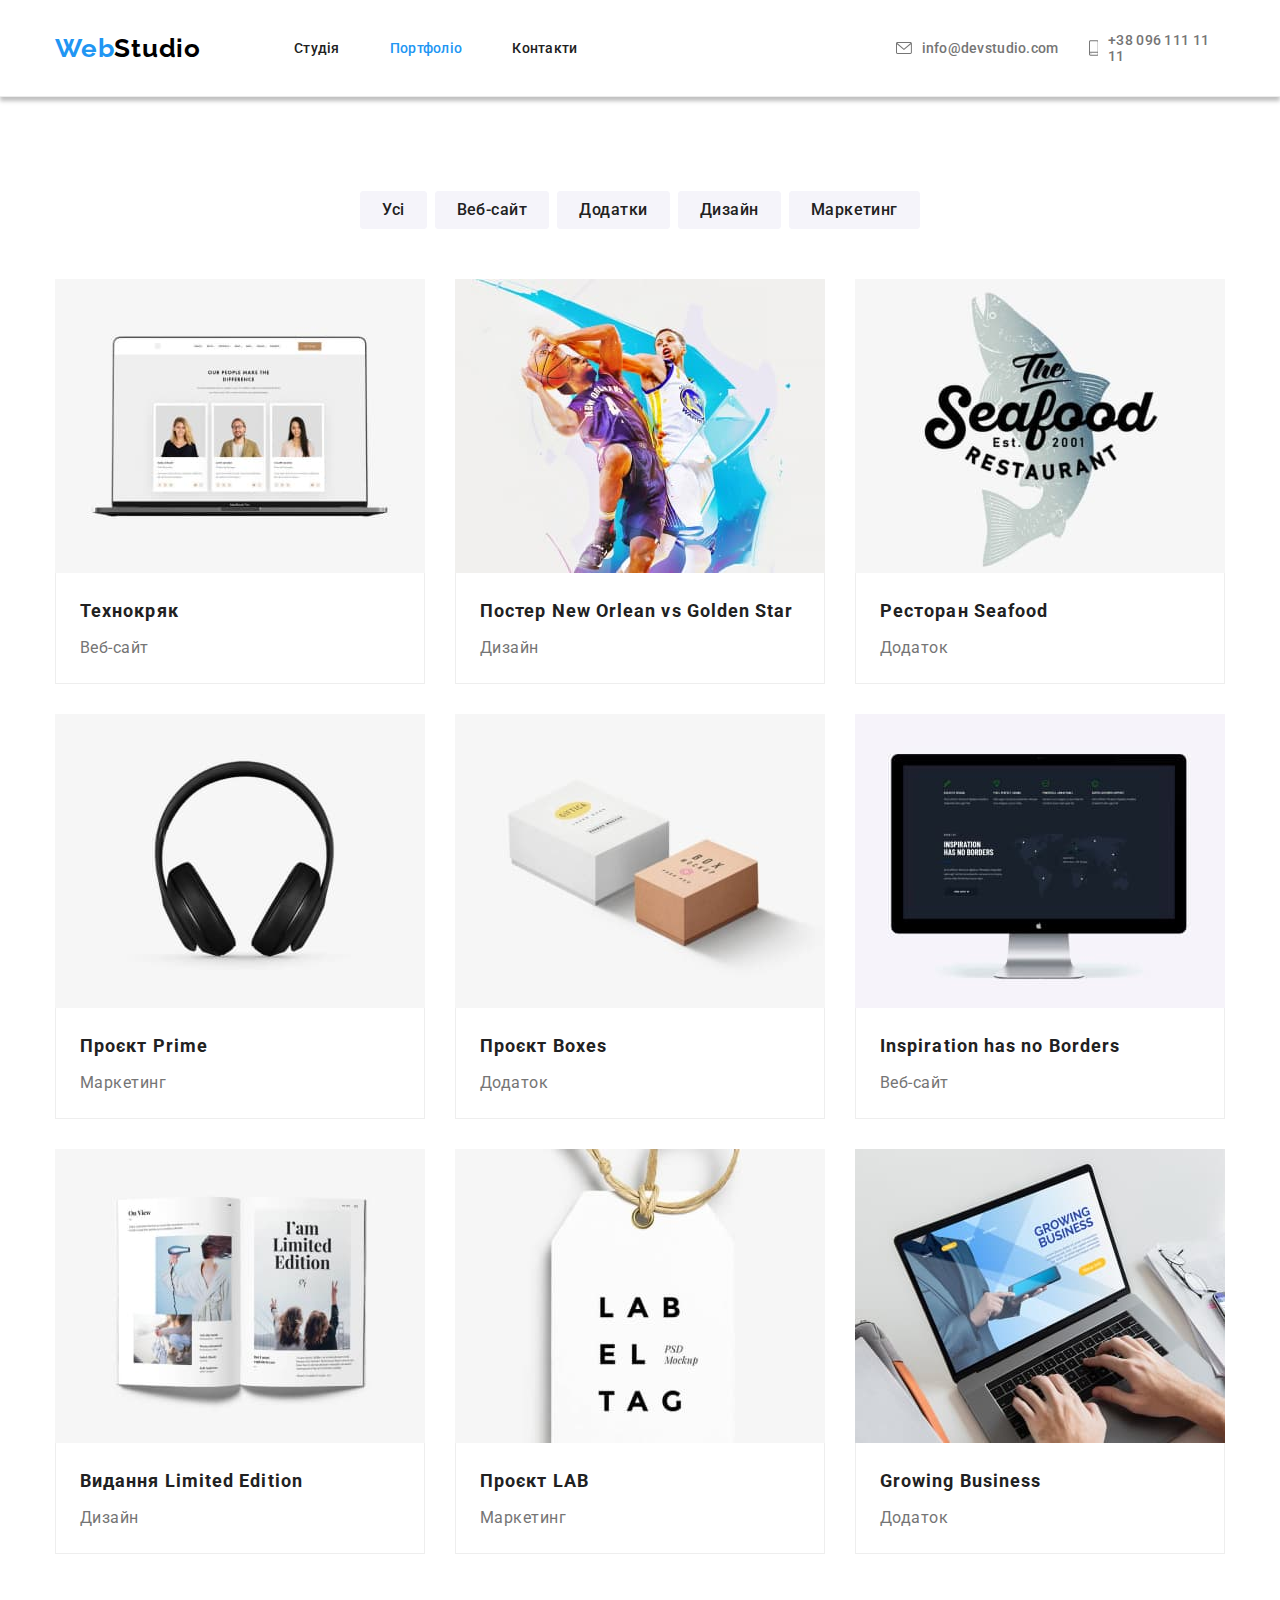
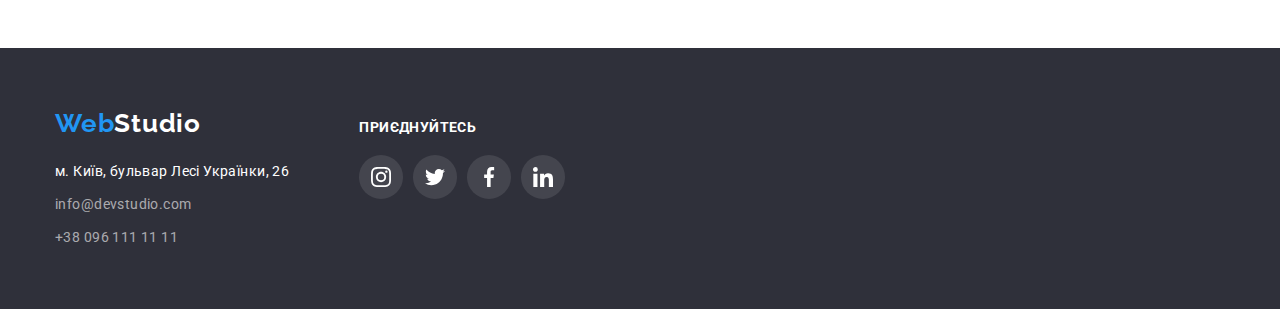
==== portfolio.html @ 48670b7c "Initial commit" ====
<!DOCTYPE html>
<html lang="en">
<head>
    <meta charset="UTF-8">
    <meta http-equiv="X-UA-Compatible" content="IE=edge">
    <meta name="viewport" content="width=device-width, initial-scale=1.0">
    <link rel="preconnect" href="https://fonts.googleapis.com">
    <link rel="preconnect" href="https://fonts.gstatic.com" crossorigin>
    <title>Portfolio</title>
    <link rel="preconnect" href="https://fonts.googleapis.com">
    <link rel="preconnect" href="https://fonts.gstatic.com" crossorigin>
    <link href="https://fonts.googleapis.com/css2?family=Raleway:wght@700&family=Roboto:wght@400;500;700;900&display=swap" rel="stylesheet">
   
    <link rel="stylesheet" href="./css/modern-normalize.css">
    <link rel="stylesheet" href="./css/styles.css">
</head>
<body class="page">
    <header class=" header">
        <div class="container header-container">
            <nav class="main-nav">
                <a class="header-logo link" href="#">Web<span class="header-logo-text">Studio</span></a>
                <ul class="header-list list">
                    <li class="header-list-item">
                        <a class="header-link link" href="index.html">Студія</a>
                    </li>
                    <li class="header-list-item">
                        <a class="header-link link active" href="./portfolio.html">Портфоліо</a>
                    </li>
                    <li class="header-list-item">
                        <a class="header-link link" href="">Контакти</a>
                    </li>
                </ul>
            </nav>
            <ul class="contacts-list list">
                <li>
                    <a class="contacts-link link" href="mailto:info@devstudio.com">
                        <svg class="contacts-list-icon" width="16" height="12">
                            <use href="./images/icons.svg#envelope-hover"> </use>
                        </svg>
                        info@devstudio.com
                    </a>
                </li>
                <li>
                    <a class="contacts-link link" href="tel:+380961111111">
                        <svg class="contacts-list-icon" width="10" height="16">
                            <use href="./images/icons.svg#smartphone"></use>
                        </svg>
                        +38 096 111 11 11
                    </a>                
                </li>
            </ul>
        </div>
    </header>
   <main>
    <section class="section">
        <div class="container">
            <h1 class="visually-hidden">Наші переваги</h1>

            <ul class="portf-buttons-list list">
                <li class="portf-button-item">
                    <button class="portf-button-text" type="button">Усі</button>
                </li>
                <li class="portf-button-item">
                    <button class="portf-button-text" type="button">Веб-сайт</button>
                </li>
                <li class="portf-button-item">
                    <button class="portf-button-text" type="button">Додатки</button>
                </li>
                <li class="portf-button-item">
                    <button class="portf-button-text" type="button">Дизайн</button>
                </li>
                <li class="portf-button-item">
                    <button class="portf-button-text" type="button">Маркетинг</button>
                </li>
            </ul>

            <ul class="main-list list">
                <li class="main-list-item">
                    <a class="main-link link" href="">
                        <img src="images/portfolio/img.jpg" alt="відкритий сайт на ноутбуці" width="370">
                        <div class="main-list-info">
                            <h2 class="main-list-title">Технокряк</h2>
                            <p class="main-text">Веб-сайт</p>
                        </div>
                    </a>
                </li>
                <li class="main-list-item">
                    <a class="main-link link" href="">
                        <img src="images/portfolio/img-1.jpg" alt="баскетболісти" width="370">
                        <div class="main-list-info">
                            <h2 class="main-list-title">Постер New Orlean vs Golden Star</h2>
                            <p class="main-text">Дизайн</p>
                        </div>
                    </a>
                </li>
                <li class="main-list-item">
                    <a class="main-link link" href="">
                        <img src="images/portfolio/img-2.jpg" alt="лого рибного ресторану" width="370">
                        <div class="main-list-info">
                            <h2 class="main-list-title">Ресторан Seafood</h2>
                            <p class="main-text">Додаток</p>
                        </div>
                    </a>
                </li>
                <li class="main-list-item">
                    <a class="main-link link" href="">
                        <img src="images/portfolio/img-3.jpg" alt="навушники" width="370">
                        <div class="main-list-info">
                            <h2 class="main-list-title">Проєкт Prime</h2>
                            <p class="main-text">Маркетинг</p>
                        </div>
                    </a>
                </li>
                <li class="main-list-item">
                    <a class="main-link link" href="">
                        <img src="images/portfolio/img-4.jpg" alt="коробки" width="370">
                        <div class="main-list-info">
                            <h2 class="main-list-title">Проєкт Boxes</h2>
                            <p class="main-text">Додаток</p>
                        </div>
                    </a>
                </li>
                <li class="main-list-item">
                    <a class="main-link link" href="">
                        <img src="images/portfolio/img-5.jpg" alt="відкритий сайт на моніторі" width="370">
                        <div class="main-list-info">
                            <h2 class="main-list-title">Inspiration has no Borders</h2>
                            <p class="main-text">Веб-сайт</p>
                        </div>
                    </a>
                </li>
                <li class="main-list-item">
                    <a class="main-link link" href="">
                        <img src="images/portfolio/img-6.jpg" alt="відкритий журнал" width="370">
                        <div class="main-list-info">
                            <h2 class="main-list-title">Видання Limited Edition</h2>
                            <p class="main-text">Дизайн</p>
                        </div>
                    </a>
                </li>
                <li class="main-list-item">
                    <a class="main-link link" href="">
                        <img src="images/portfolio/img-7.jpg" alt="лейбл" width="370">
                        <div class="main-list-info">
                            <h2 class="main-list-title">Проєкт LAB</h2>
                            <p class="main-text">Маркетинг</p>
                        </div>
                    </a>
                </li>
                <li class="main-list-item">
                    <a class="main-link link" href="">
                        <img src="images/portfolio/img-8.jpg" alt="додаток для бізнесу" width="370">
                        <div class="main-list-info">
                            <h2 class="main-list-title">Growing Business</h2>
                            <p class="main-text">Додаток</p>
                        </div>
                    </a>
                </li>
            </ul>
        </div>
    </section>
   </main>

   <footer class="footer">
    <div class="footer-container container">
        <div class="footer-info">
            <a class="footer-logo link" href="#">Web<span class="footer-logo-text">Studio</span></a>
            <address class="footer-address">
                <ul class="footer-address-lis list">
                    <li class="footer-address-item"><a class="link" href="https://goo.gl/maps/7g64sPSE6rP9VSUu8" target="_blank" rel="noopener noreferrer">м. Київ, бульвар Лесі Українки, 26</a></li>
                    <li class="footer-contacts-item"><a class="link" href="mailto:info@devstudio.com">info@devstudio.com</a></li>
                    <li class="footer-contacts-item"><a class="link" href="tel:+380961111111">+38 096 111 11 11</a></li>
                </ul>
            </address>
        </div>
        <div class="join">
            <h2 class="footer-join-title">ПРИЄДНУЙТЕСЬ</h2>
            <ul class="footer-join-social list">
                <li class="footer-list-item">
                    <a class="footer-list-link" 
                    href="https://www.instagram.com"
                    target="_blank"
                    rel="noopener noreferrer"
                    aria-label="Instagram"
                    >
                        <svg class="footer-icon" width="20" height="20">
                            <use href="./images/icons.svg#instagram"></use>
                        </svg>
                    </a>
                </li>
                <li class="footer-list-item">
                    <a class="footer-list-link" 
                    href="https://twitter.com/"
                    target="_blank"
                    rel="noopener noreferrer"
                    aria-label="Instagram"
                    >
                        <svg class="footer-icon" width="20" height="20">
                            <use href="./images/icons.svg#twitter"></use>
                        </svg>
                    </a>
                </li>
                <li class="footer-list-item">
                    <a class="footer-list-link" 
                    href="https://www.facebook.com/"
                    target="_blank"
                    rel="noopener noreferrer"
                    aria-label="Instagram"
                    >
                        <svg class="footer-icon" width="20" height="20">
                            <use href="./images/icons.svg#facebook"></use>
                        </svg>
                    </a>
                </li>
                <li class="footer-list-item">
                    <a class="footer-list-link" 
                    href="https://www.linkedin.com/"
                    target="_blank"
                    rel="noopener noreferrer"
                    aria-label="Instagram"
                    >
                        <svg class="footer-icon" width="20" height="20">
                            <use href="./images/icons.svg#linkedin"></use>
                        </svg>
                    </a>
                </li>
            </ul>
        </div>
    </div>
</footer>
</body>
</html>
---- css/styles.css ----
:root {
    /*Fonts*/
    --main-font: "Roboto", sans-serif;
    --secondary-font: "Raleway", sans-serif;


   /* Text colors */
    --main-txt-cl: #212121;
    --light-txt-cl: #FFFFFF;
    
    /*Background colors*/
    --basic-blue: #2196F3;
    --contacts-cl:  #757575;
    --secondary-cl: #2F303A;
    --icon-social-cl:#AFB1B8;

    /*Others*/
}

.page {
    font-family: var(--main-font);
    font-size: 14px;
    color: var(--main-txt-cl);
    letter-spacing: 0.03em;

}
.link {
    text-decoration: none;
    color: currentColor;
}
.list {
    list-style: none;
}


.container {
    width: 1200px;
    padding-left: 15px;
    padding-right: 15px;
    margin: 0 auto;
}
.section {
    padding-top: 94px;
    padding-bottom: 94px;
}

img {
    display: block;
    max-width: 100%;
    height: auto;
}
h1,
h2,
h3,
h4,
h5,
h6,
p,
ul {
  margin: 0;
  padding: 0;
}

.visually-hidden {
    position: absolute;
    width: 1px;
    height: 1px;
    margin: -1px;
    border: 0;
    padding: 0;
    white-space: nowrap;
    clip-path: inset(100%);
    clip: rect(0 0 0 0);
    overflow: hidden;
  }

/*header*/
.header{
    box-shadow: 0px 4px 4px rgba(0, 0, 0, 0.25);
    border-bottom: 1px solid #ececec;
}
.header-container,
.main-nav {
  display: flex; 
  align-items: center; 
}
.header-logo {
    margin-right: 93px;
}
.main-nav {
    margin-right: 318px;
}
.header-list {
    display: flex;
    align-items: center;
    gap: 50px;
}

.contacts-list {
    display: flex;
    align-items: center;
    gap: 30px;
}
.contacts-list-icon {
margin-right: 10px;
}


.header-link,
.contacts-link {
    display: flex;
    align-items: center;
    padding-top: 32px;
    padding-bottom: 32px;
    font-weight: 500;
    font-size: 14px;
    line-height:calc(16/14);
    letter-spacing: 0.02em;
}

.header-link.active {
color: var(--basic-blue);
}

.header .link:hover, 
.header .link:focus {
    color:var(--basic-blue);
}
.contacts-link {
    color: var(--contacts-cl);
}
    
.contacts-list-icon {
    fill: currentColor;
}

.header-logo,
.footer-logo {
    font-family:var(--secondary-font);
    color: var(--basic-blue);
    text-decoration: none;
    font-weight: 700;
    font-size: 26px;
    line-height: 1.19;
    letter-spacing: 0.03em;
}
.header-logo-text {
    color: #000000;
}
.footer-logo-text {
    color: var(--light-txt-cl);
}


/*main*/
.main {
    padding: 200px 0;
    background-color: var(--secondary-cl);
    text-align: center;
    max-width: 1600px;
    height: 600px;
    background-image: linear-gradient(to right, rgba(47, 48, 58, 0.4), rgba(47, 48, 58, 0.4)),
    url(../images/main-hero.jpg);
    background-size: cover;
    background-position: center;
    background-repeat: no-repeat;
    margin-left: auto;
    margin-right: auto;
 }

.main-title{
    font-weight: 900;
    font-size: 44px;
    line-height: calc(60/44);
    text-align: center;
    letter-spacing: 0.06em;
    text-transform: uppercase;
    color: var(--light-txt-cl);

    margin: 0 0 30px 0;
}

.button {
    font-family: inherit;
    font-weight: 700;
    font-size: 16px;
    line-height:calc(30/16);
    padding: 10px 32px 10px 32px;
    align-items: center;
    text-align: center;
    letter-spacing: 0.06em;
    color: var(--light-txt-cl);
    background-color: var(--basic-blue);
    border-radius: 4px;
    cursor: pointer;
    border: none;
}
.advantage-icon-fon {
    display: flex;
    width: 270px;
    height: 120px;
    align-items: center;
    justify-content: center;
    margin-bottom: 30px;
    background: #F5F4FA;
    border-radius: 4px;
}

.advantage-list {
    display: flex;
    gap: 30px;
}
.advantage-title {
    font-weight: 700;
    font-size: 14px;
    line-height:calc(16/14);
    letter-spacing: 0.03em;
    text-transform: uppercase;
    color: var(--main-txt-cl);

    margin-bottom: 10px;
}
.advantage-text {
    font-size: 14px;
    line-height: calc(24/14);
    letter-spacing: 0.03em;
    color: var(--contacts-cl);
    
}

/* Team */

.section-gallery{
    padding-top: 0;
}

.gallery-title,
.team,
.customers-title{
    font-weight: 700;
    font-size: 36px;
    line-height: 42px;
    text-align: center;
    letter-spacing: 0.03em;

    margin-bottom: 50px;
}
.section-team {
    background-color: #F5F4FA;
}

.gallery-list,
.team-list {
    display: flex;
    gap: 30px;
}
.team-item {
    box-shadow: 0px 4px 4px rgba(0, 0, 0, 0.25);
    border-radius: 0px 0px 4px 4px;
}
.team-info {
    background-color: var(--light-txt-cl);
    padding: 30px 0;
}

.team-title {
    font-weight: 500;
    font-size: 16px;
    line-height: calc(19/16);
    text-align: center;
    letter-spacing: 0.03em;
    margin-bottom: 10px;
}
.team-text {
    font-size: 16px;
    line-height: calc(19/16);
    text-align: center;
    letter-spacing: 0.03em;
    color: var(--contacts-cl); 
    margin-bottom: 16px;
}
/* regular customers */
.customers-list {
    display: flex;
    justify-content: center;
    gap: 30px;
}
.customers-link {
    display: flex;
    align-items: center;
    justify-content: center;
    width: 170px;
    height: 92px;
    border: 1px solid var(--icon-social-cl);
    border-radius: 4px;
    color: var(--icon-social-cl);
    cursor: pointer;
}
.customers-link:hover,
.customers-link:focus {
    color: var(--basic-blue);
    border-color: var(--basic-blue);
}
.customers-icon {
    fill: currentColor;
}
/*Social*/
.team-social-list {
    display: flex;
    justify-content: center;
    gap: 10px;
}
.team-list-link {
    display: flex;
    align-items: center;
    justify-content: center;
    width: 44px;
    height: 44px;
    border-radius: 50%;
    color: var(--icon-social-cl);
    cursor: pointer;
}
.team-list-link:hover,
.team-list-link:focus {
    color: var(--light-txt-cl);
    background-color: var(--basic-blue);
}
.social-icon {
    fill: currentColor;
}


/*footer*/
.footer-container {
    display: flex;
    align-items: baseline;
}
.footer-info{
    margin-right: 70px;
}
.footer-logo {
    display: block;
    margin-bottom: 20px;
}
.footer-address-item,
.footer-contacts-item {
    font-size: 14px;
    line-height: calc(24/14);
    letter-spacing: 0.03em;
    color: rgba(255, 255, 255, 0.6);
}
.footer-contacts-item:not(:last-child) {
    margin-bottom: 9px;
}
.footer-address {
    font-style: normal;
}

.footer-address-item {
    color: var(--light-txt-cl);
    margin-bottom: 9px;
}

.footer {
    background-color: var(--secondary-cl);
    padding-top: 60px;
    padding-bottom: 60px;
}


.footer-join-title {
    font-weight: 700;
    font-size: 14px;
    line-height: calc(16/14);
    letter-spacing: 0.03em;
    display: flex;
    color: var(--light-txt-cl);
    margin-bottom: 20px;
}
.footer-join-social {
    display: flex;
    align-items: center;
    gap: 10px;
}
.footer-list-link {
    display: flex;
    align-items: center;
    justify-content: center;
    width: 44px;
    height: 44px;
    border-radius: 50%;
    color: var(--light-txt-cl);
    background-color: rgba(255, 255, 255, 0.1);
}
.footer-list-link:hover,
.footer-list-link:focus {
    color: var(--light-txt-cl);
    background-color: var(--basic-blue);
}
.footer-icon {
    fill: currentColor;
}

/*Portfolio*/

.portf-buttons-list{
    display: flex;
    justify-content: center;
    margin-bottom: 50px;
}
.portf-button-item {
    background: #F5F4FA;
    border-radius: 4px;
    
}

.portf-button-item:not(:last-child) {
    margin-right: 8px;
}
.portf-button-text:hover,
.portf-button-text:focus{
    box-shadow: 0px 4px 4px rgba(0, 0, 0, 0.25);
}
.portf-button-text {
    font-weight: 500;
    font-size: 16px;
    line-height: 26px;
    text-align: center;
    letter-spacing: 0.03em;
    color: var(--main-txt-cl);
    background-color: #F5F4FA;
    border-radius: 4px;
    padding: 6px 22px;
    border: none;
}
.portf-button-text:hover{
    background-color: var(--basic-blue);
    color: var(--light-txt-cl);
    cursor: pointer;
}
.portf-button-text:focus{
    background-color: var(--basic-blue);
    color: var(--light-txt-cl);
}

.main-list { 
    display: flex;
    flex-wrap: wrap;
    gap: 30px;
 
}
.main-link {
    display: block;
}
.main-link:hover,
.main-link:focus {
    box-shadow: 0px 4px 4px rgba(0, 0, 0, 0.25);
}

.main-list-info {
    padding: 20px 24px;
    border-right: 1px solid #eeeeee;
    border-bottom: 1px solid #eeeeee;
    border-left: 1px solid #eeeeee;
}
.main-list-title {
    font-weight: 700;
    font-size: 18px;
    line-height: calc(36/18);
    letter-spacing: 0.06em;
    margin-bottom: 4px;
   
}
.main-text {
    font-size: 16px;
    line-height: calc(30/16);
    letter-spacing: 0.03em;
    color: var(--contacts-cl);
}
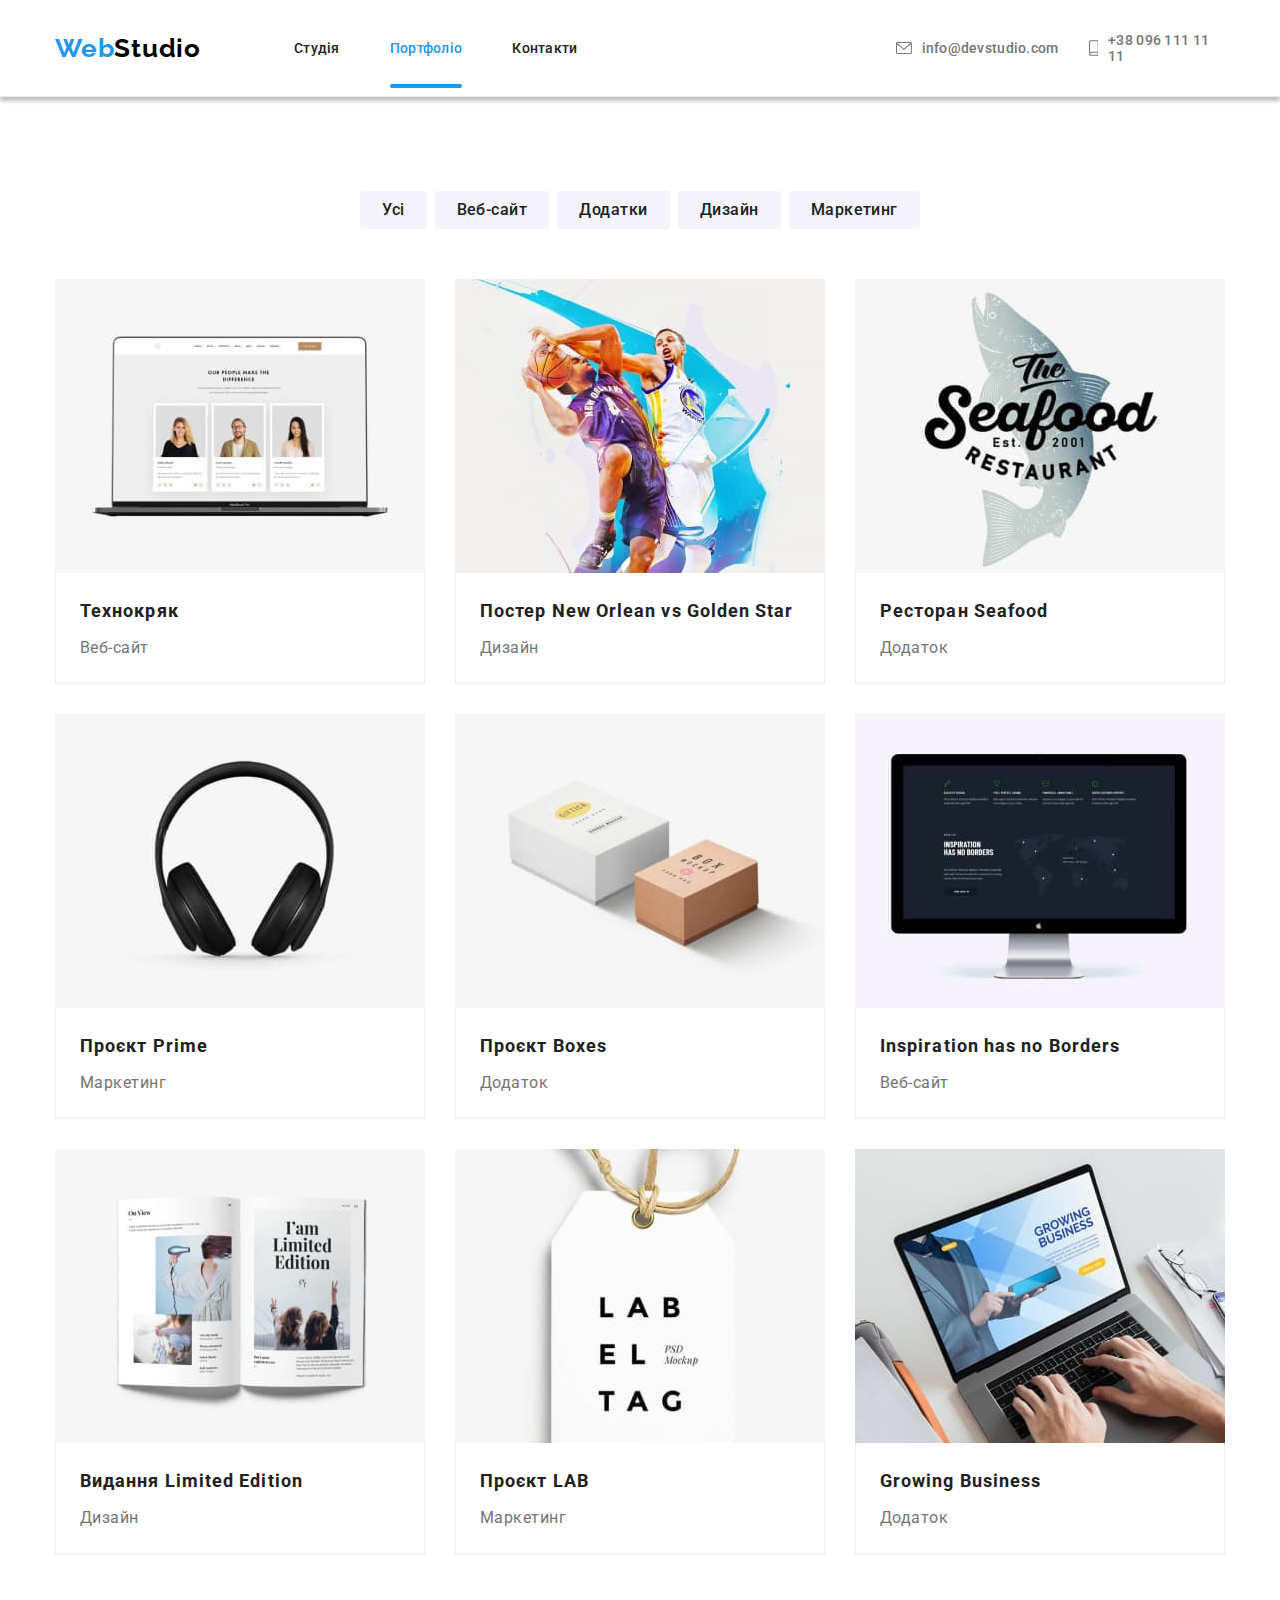
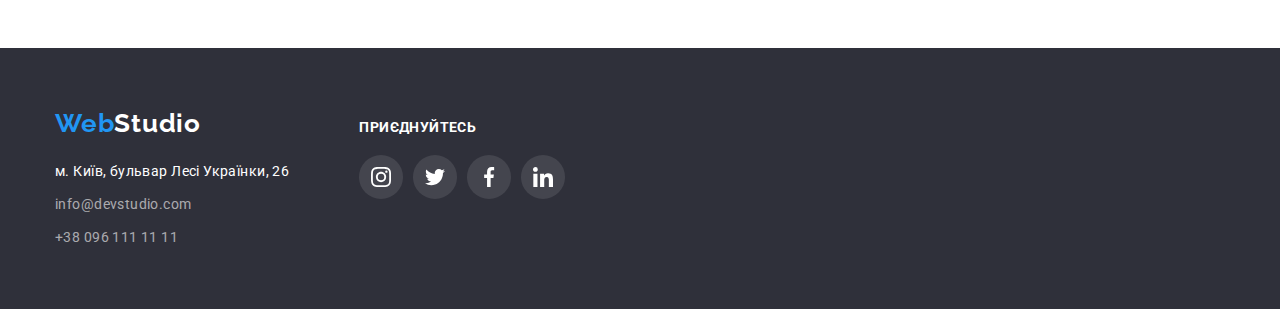
==== commit 3d91e297: "16.09" ====
--- a/portfolio.html
+++ b/portfolio.html
@@ -77,8 +77,16 @@
             <ul class="main-list list">
                 <li class="main-list-item">
                     <a class="main-link link" href="">
-                        <img src="images/portfolio/img.jpg" alt="відкритий сайт на ноутбуці" width="370">
-                        <div class="main-list-info">
+                        <div class="main-tumb">
+                            <img src="images/portfolio/img.jpg" alt="відкритий сайт на ноутбуці" width="370">
+                            <div class="overlay">
+                                <p class="overlay-text">
+                                    Ресурс пропонує комплексні пропозиції з різним рівнем функціоналу та сервісів. Все це дозволить відвідувачу отримати вичерпні відомості про компанію чи приватну особу.
+                                </p>
+                            </div>
+                        </div>
+                        <div class="main-list-info">
+                            
                             <h2 class="main-list-title">Технокряк</h2>
                             <p class="main-text">Веб-сайт</p>
                         </div>
@@ -86,7 +94,14 @@
                 </li>
                 <li class="main-list-item">
                     <a class="main-link link" href="">
-                        <img src="images/portfolio/img-1.jpg" alt="баскетболісти" width="370">
+                        <div class="main-tumb">
+                            <img src="images/portfolio/img-1.jpg" alt="баскетболісти" width="370">
+                            <div class="overlay">
+                                <p class="overlay-text">
+                                    Ресурс пропонує комплексні пропозиції з різним рівнем функціоналу та сервісів. Все це дозволить відвідувачу отримати вичерпні відомості про компанію чи приватну особу.
+                                </p>
+                            </div>
+                        </div>
                         <div class="main-list-info">
                             <h2 class="main-list-title">Постер New Orlean vs Golden Star</h2>
                             <p class="main-text">Дизайн</p>
@@ -95,7 +110,14 @@
                 </li>
                 <li class="main-list-item">
                     <a class="main-link link" href="">
-                        <img src="images/portfolio/img-2.jpg" alt="лого рибного ресторану" width="370">
+                        <div class="main-tumb">
+                            <img src="images/portfolio/img-2.jpg" alt="лого рибного ресторану" width="370">
+                            <div class="overlay">
+                                <p class="overlay-text">
+                                    Ресурс пропонує комплексні пропозиції з різним рівнем функціоналу та сервісів. Все це дозволить відвідувачу отримати вичерпні відомості про компанію чи приватну особу.
+                                </p>
+                            </div>
+                        </div>
                         <div class="main-list-info">
                             <h2 class="main-list-title">Ресторан Seafood</h2>
                             <p class="main-text">Додаток</p>
@@ -104,8 +126,15 @@
                 </li>
                 <li class="main-list-item">
                     <a class="main-link link" href="">
-                        <img src="images/portfolio/img-3.jpg" alt="навушники" width="370">
-                        <div class="main-list-info">
+                        <div class="main-tumb">
+                            <img src="images/portfolio/img-3.jpg" alt="навушники" width="370">
+                            <div class="overlay">
+                                <p class="overlay-text">
+                                    Ресурс пропонує комплексні пропозиції з різним рівнем функціоналу та сервісів. Все це дозволить відвідувачу отримати вичерпні відомості про компанію чи приватну особу.
+                                </p>
+                            </div>
+                        </div>
+                         <div class="main-list-info">
                             <h2 class="main-list-title">Проєкт Prime</h2>
                             <p class="main-text">Маркетинг</p>
                         </div>
@@ -113,7 +142,14 @@
                 </li>
                 <li class="main-list-item">
                     <a class="main-link link" href="">
-                        <img src="images/portfolio/img-4.jpg" alt="коробки" width="370">
+                        <div class="main-tumb">
+                            <img src="images/portfolio/img-4.jpg" alt="коробки" width="370">
+                            <div class="overlay">
+                                <p class="overlay-text">
+                                    Ресурс пропонує комплексні пропозиції з різним рівнем функціоналу та сервісів. Все це дозволить відвідувачу отримати вичерпні відомості про компанію чи приватну особу.
+                                </p>
+                            </div>
+                        </div>
                         <div class="main-list-info">
                             <h2 class="main-list-title">Проєкт Boxes</h2>
                             <p class="main-text">Додаток</p>
@@ -122,7 +158,14 @@
                 </li>
                 <li class="main-list-item">
                     <a class="main-link link" href="">
-                        <img src="images/portfolio/img-5.jpg" alt="відкритий сайт на моніторі" width="370">
+                        <div class="main-tumb">
+                            <img src="images/portfolio/img-5.jpg" alt="відкритий сайт на моніторі" width="370">
+                            <div class="overlay">
+                                <p class="overlay-text">
+                                    Ресурс пропонує комплексні пропозиції з різним рівнем функціоналу та сервісів. Все це дозволить відвідувачу отримати вичерпні відомості про компанію чи приватну особу.
+                                </p>
+                            </div>
+                        </div>
                         <div class="main-list-info">
                             <h2 class="main-list-title">Inspiration has no Borders</h2>
                             <p class="main-text">Веб-сайт</p>
@@ -131,7 +174,14 @@
                 </li>
                 <li class="main-list-item">
                     <a class="main-link link" href="">
-                        <img src="images/portfolio/img-6.jpg" alt="відкритий журнал" width="370">
+                        <div class="main-tumb">
+                            <img src="images/portfolio/img-6.jpg" alt="відкритий журнал" width="370">
+                            <div class="overlay">
+                                <p class="overlay-text">
+                                    Ресурс пропонує комплексні пропозиції з різним рівнем функціоналу та сервісів. Все це дозволить відвідувачу отримати вичерпні відомості про компанію чи приватну особу.
+                                </p>
+                            </div>
+                        </div>
                         <div class="main-list-info">
                             <h2 class="main-list-title">Видання Limited Edition</h2>
                             <p class="main-text">Дизайн</p>
@@ -140,7 +190,14 @@
                 </li>
                 <li class="main-list-item">
                     <a class="main-link link" href="">
-                        <img src="images/portfolio/img-7.jpg" alt="лейбл" width="370">
+                        <div class="main-tumb">
+                         <img src="images/portfolio/img-7.jpg" alt="лейбл" width="370">
+                         <div class="overlay">
+                            <p class="overlay-text">
+                                Ресурс пропонує комплексні пропозиції з різним рівнем функціоналу та сервісів. Все це дозволить відвідувачу отримати вичерпні відомості про компанію чи приватну особу.
+                            </p>
+                        </div>
+                        </div>
                         <div class="main-list-info">
                             <h2 class="main-list-title">Проєкт LAB</h2>
                             <p class="main-text">Маркетинг</p>
@@ -149,7 +206,14 @@
                 </li>
                 <li class="main-list-item">
                     <a class="main-link link" href="">
-                        <img src="images/portfolio/img-8.jpg" alt="додаток для бізнесу" width="370">
+                        <div class="main-tumb">
+                            <img src="images/portfolio/img-8.jpg" alt="додаток для бізнесу" width="370">
+                            <div class="overlay">
+                                <p class="overlay-text">
+                                    Ресурс пропонує комплексні пропозиції з різним рівнем функціоналу та сервісів. Все це дозволить відвідувачу отримати вичерпні відомості про компанію чи приватну особу.
+                                </p>
+                            </div>
+                        </div>
                         <div class="main-list-info">
                             <h2 class="main-list-title">Growing Business</h2>
                             <p class="main-text">Додаток</p>
--- a/css/styles.css
+++ b/css/styles.css
@@ -15,6 +15,8 @@
     --icon-social-cl:#AFB1B8;
 
     /*Others*/
+    --transition-time: 250ms;
+    --transition-cubic: cubic-bezier(0.4, 0, 0.2, 1);
 }
 
 .page {
@@ -27,6 +29,7 @@
 .link {
     text-decoration: none;
     color: currentColor;
+    transition: color var(--transition-time) var(--transition-cubic);
 }
 .list {
     list-style: none;
@@ -78,6 +81,7 @@
 .header{
     box-shadow: 0px 4px 4px rgba(0, 0, 0, 0.25);
     border-bottom: 1px solid #ececec;
+    
 }
 .header-container,
 .main-nav {
@@ -149,6 +153,19 @@
 }
 .footer-logo-text {
     color: var(--light-txt-cl);
+}
+.header-link {
+    position: relative;
+}
+.active::after {
+    content: "";
+    position: absolute;
+    bottom: 0px;
+    left: 0;
+    width: 100%;
+    height: 4px;
+    background-color: var(--basic-blue);
+    border-radius: 2px;
 }
 
 
@@ -228,7 +245,7 @@
     
 }
 
-/* Team */
+/* Gallery */
 
 .section-gallery{
     padding-top: 0;
@@ -248,6 +265,28 @@
 .section-team {
     background-color: #F5F4FA;
 }
+.gallery-tumb {
+    position: relative;
+}
+.gallery-tumb-title {
+    position: absolute;
+    bottom: 0;
+    left: 0;
+    width: 100%;
+    height: 70px;
+    margin: 0;
+    display: flex;
+    justify-content: center;
+    align-items: center;
+    font-weight: 700;
+    font-size: 14px;
+    line-height: calc(16/14);
+    letter-spacing: 0.03em;
+    background-color: rgba(47, 48, 58, 0.8);
+    color: var(--light-txt-cl);
+}
+
+/* Team */
 
 .gallery-list,
 .team-list {
@@ -295,6 +334,8 @@
     border-radius: 4px;
     color: var(--icon-social-cl);
     cursor: pointer;
+    transition: color var(--transition-time) var(--transition-cubic);
+    transition: border-color color var(--transition-time) var(--transition-cubic);
 }
 .customers-link:hover,
 .customers-link:focus {
@@ -319,6 +360,8 @@
     border-radius: 50%;
     color: var(--icon-social-cl);
     cursor: pointer;
+    transition: color var(--transition-time) var(--transition-cubic);
+    transition: background-color var(--transition-time) var(--transition-cubic);
 }
 .team-list-link:hover,
 .team-list-link:focus {
@@ -391,11 +434,14 @@
     border-radius: 50%;
     color: var(--light-txt-cl);
     background-color: rgba(255, 255, 255, 0.1);
+    transition: color var(--transition-time) var(--transition-cubic);
+    transition: background-color var(--transition-time) var(--transition-cubic);
 }
 .footer-list-link:hover,
 .footer-list-link:focus {
     color: var(--light-txt-cl);
     background-color: var(--basic-blue);
+
 }
 .footer-icon {
     fill: currentColor;
@@ -432,6 +478,10 @@
     border-radius: 4px;
     padding: 6px 22px;
     border: none;
+
+    transition: background-color var(--transition-time) var(--transition-cubic);
+    transition: color var(--transition-time) var(--transition-cubic);
+    transition: box-shadow var(--transition-time) var(--transition-cubic);
 }
 .portf-button-text:hover{
     background-color: var(--basic-blue);
@@ -451,11 +501,44 @@
 }
 .main-link {
     display: block;
+    transition: box-shadow var(--transition-cubic) var(--transition-time);
 }
 .main-link:hover,
 .main-link:focus {
     box-shadow: 0px 4px 4px rgba(0, 0, 0, 0.25);
 }
+
+
+.main-tumb {
+    position: relative;
+    overflow: hidden;
+}
+.overlay {
+    position: absolute;
+    top: 0;
+    left: 0;
+    transform: translateY(100%);
+    width: 100%;
+    height: 100%;
+    padding-right: 24px;
+    padding-left: 24px;
+    display: flex;
+    align-items: center;
+    justify-content: center;
+    background-color: rgba(33, 150, 243, 0.9);
+    transition: transform var(--transition-time);
+}
+.main-link:hover .overlay {
+    transform: translateY(0);
+}
+.overlay-text {
+    font-weight: 400;
+    font-size: 18px;
+    line-height: calc(28/18);
+    letter-spacing: 0.03em;
+    color: var(--light-txt-cl);
+}
+
 
 .main-list-info {
     padding: 20px 24px;
@@ -476,4 +559,52 @@
     line-height: calc(30/16);
     letter-spacing: 0.03em;
     color: var(--contacts-cl);
-}+}
+
+/* Modal windiw */
+.backdrop {
+    position: fixed;
+    top: 0;
+    left: 0;
+    z-index: 1000;
+
+    width: 100%;
+    height: 100%;
+    background-color: rgba(0,0,0,.2);
+}
+
+.backdrop.is-hidden{
+    opacity: 0;
+    pointer-events: none;
+    visibility: hidden;
+}
+
+.modal {
+    position: absolute;
+    top: 50%;
+    left: 50%;
+    transform: translate(-50%, -50%);
+
+    width: 528px;
+    height: 581px;
+    
+    background-color: var(--light-txt-cl);
+    box-shadow: 0px 1px 3px rgba(0, 0, 0, 0.12), 0px 1px 1px rgba(0, 0, 0, 0.14), 0px 2px 1px rgba(0, 0, 0, 0.2);
+    border-radius: 4px;
+}
+.modal-btn {
+    position: absolute;
+    top: 8px;
+    right: 8px;
+    width: 30px;
+    height: 30px;
+    display: flex;
+    align-items: center;
+    justify-content: center;
+    padding: 0;
+    border-radius: 50%;
+    border: 1px solid rgba(0, 0, 0, 0.1);
+    cursor: pointer;
+    background: var(--light-txt-cl);
+}
+
